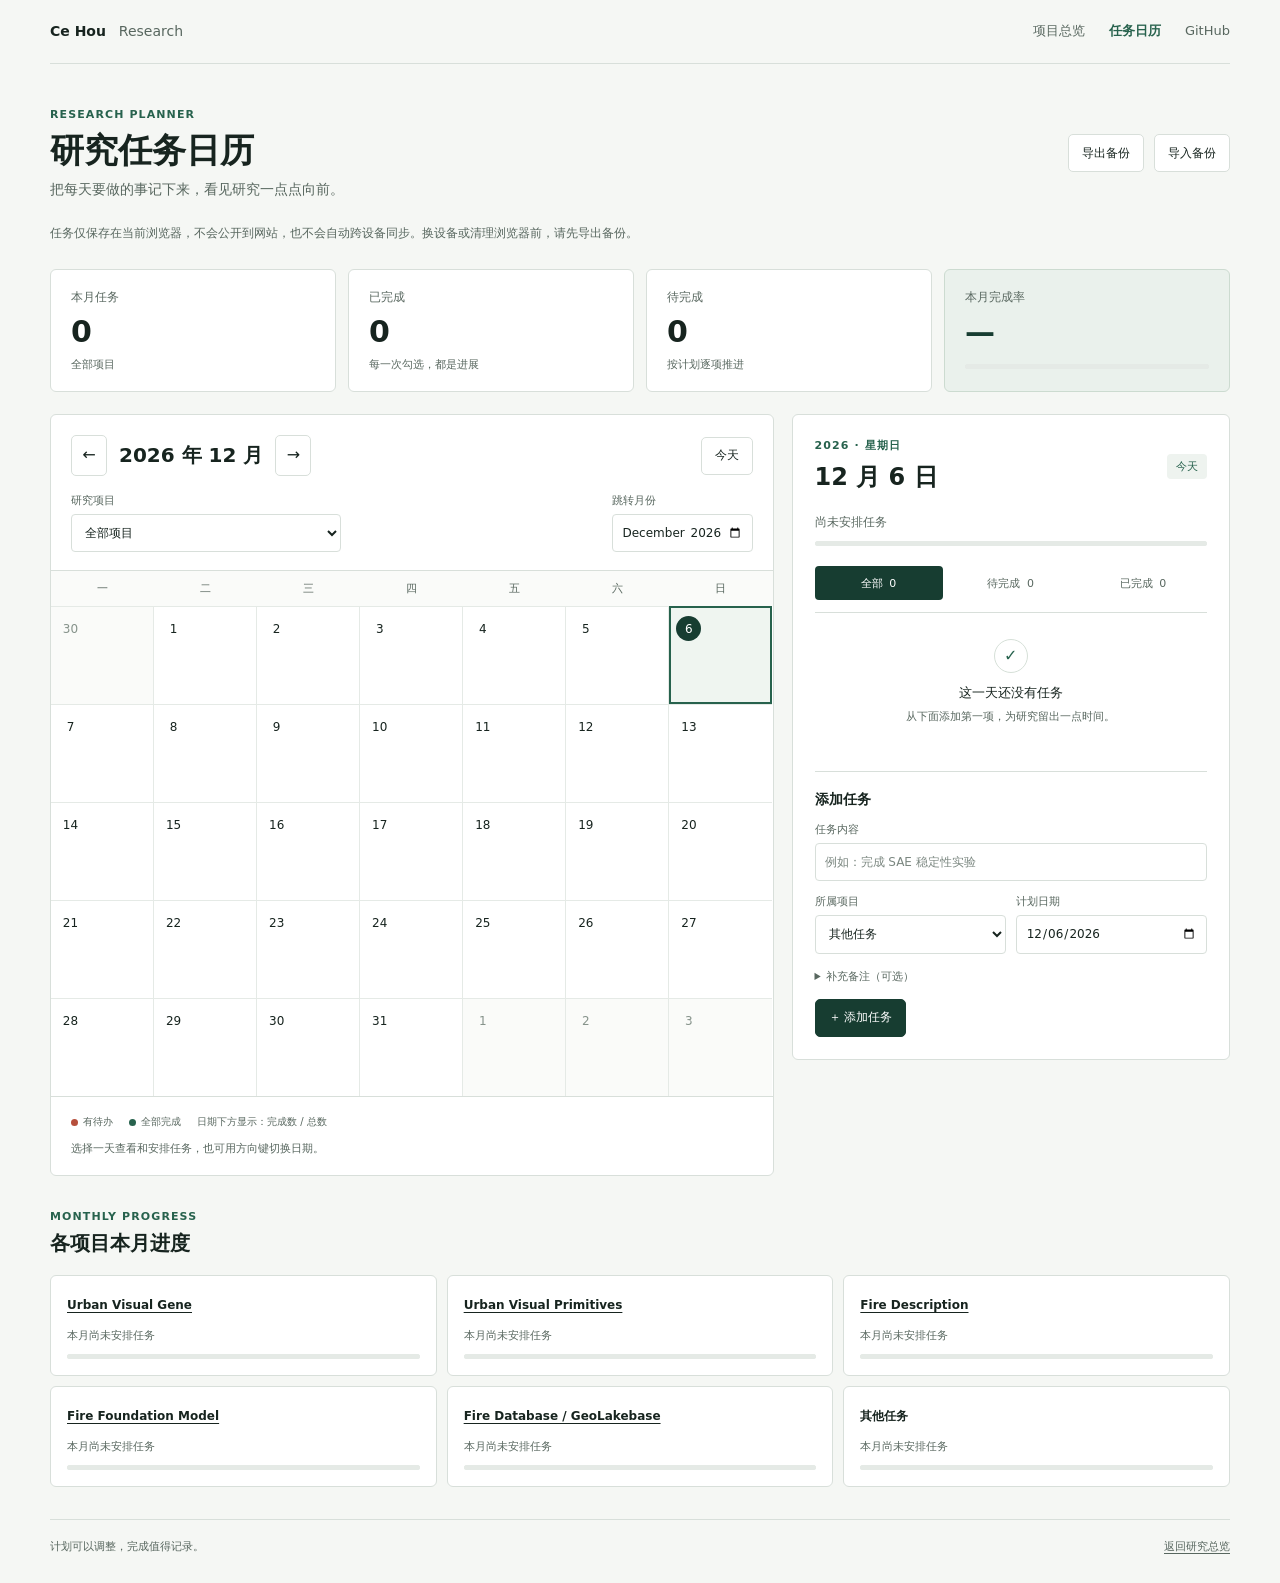
==== calendar.html @ f10139a7 "Add research task calendar with local progress tracking" ====
<!doctype html>
<html lang="zh-CN">
<head>
  <meta charset="utf-8">
  <meta name="viewport" content="width=device-width, initial-scale=1">
  <meta name="description" content="按日期安排研究任务，记录每天的完成情况。">
  <meta name="theme-color" content="#f5f7f4">
  <title>研究任务日历 | Ce Hou</title>
  <link rel="stylesheet" href="site.css">
  <link rel="stylesheet" href="calendar.css">
  <script src="calendar.js" defer></script>
</head>
<body>
  <header class="shell topbar">
    <a class="identity" href="index.html">Ce Hou <span>Research</span></a>
    <nav class="top-links" aria-label="主导航">
      <a href="index.html#projects">项目总览</a>
      <a href="calendar.html" aria-current="page">任务日历</a>
      <a href="https://github.com/CeHouGIS">GitHub</a>
    </nav>
  </header>

  <main class="shell calendar-page">
    <section class="planner-heading" aria-labelledby="page-title">
      <div>
        <p class="eyebrow">Research planner</p>
        <h1 id="page-title">研究任务日历</h1>
        <p class="planner-subtitle">把每天要做的事记下来，看见研究一点点向前。</p>
      </div>
      <div class="planner-actions">
        <button type="button" class="planner-button" id="export-tasks">导出备份</button>
        <button type="button" class="planner-button" id="import-tasks">导入备份</button>
        <input type="file" id="import-file" accept=".json,application/json" hidden>
      </div>
    </section>

    <p class="storage-note">任务仅保存在当前浏览器，不会公开到网站，也不会自动跨设备同步。换设备或清理浏览器前，请先导出备份。</p>
    <p id="planner-error" class="planner-error" role="alert" hidden></p>
    <noscript><p class="planner-error">请启用 JavaScript，以添加任务和查看完成进度。</p></noscript>

    <section class="planner-stats" aria-label="当前月份的任务统计">
      <div class="planner-stat"><span>本月任务</span><strong id="month-total">0</strong><small id="stats-scope">全部项目</small></div>
      <div class="planner-stat"><span>已完成</span><strong id="month-done">0</strong><small>每一次勾选，都是进展</small></div>
      <div class="planner-stat"><span>待完成</span><strong id="month-pending">0</strong><small>按计划逐项推进</small></div>
      <div class="planner-stat completion-stat"><span>本月完成率</span><strong id="month-rate">—</strong><progress id="month-progress" max="100" value="0" aria-label="本月完成率"></progress></div>
    </section>

    <div class="planner-layout">
      <section class="calendar-board" aria-labelledby="month-heading">
        <div class="calendar-toolbar">
          <div class="month-navigation">
            <button type="button" class="planner-button icon-button" id="prev-month" aria-label="上个月">←</button>
            <h2 id="month-heading"></h2>
            <button type="button" class="planner-button icon-button" id="next-month" aria-label="下个月">→</button>
          </div>
          <button type="button" class="planner-button" id="go-today">今天</button>
        </div>
        <div class="calendar-options">
          <label class="project-picker" for="project-filter">研究项目<select id="project-filter"></select></label>
          <label class="month-picker" for="month-picker">跳转月份<input type="month" id="month-picker" min="1900-01" max="2100-12"></label>
        </div>
        <div class="weekdays" aria-hidden="true"><span>一</span><span>二</span><span>三</span><span>四</span><span>五</span><span>六</span><span>日</span></div>
        <div class="calendar-grid" id="calendar-grid" role="group" aria-label="选择任务日期"></div>
        <div class="calendar-legend"><span><i class="legend-dot pending-dot"></i>有待办</span><span><i class="legend-dot done-dot"></i>全部完成</span><span>日期下方显示：完成数 / 总数</span></div>
        <p class="calendar-tip">选择一天查看和安排任务，也可用方向键切换日期。</p>
      </section>

      <section class="agenda-panel" aria-labelledby="day-heading">
        <header class="agenda-heading">
          <div><p class="eyebrow" id="day-weekday"></p><h2 id="day-heading"></h2></div>
          <span class="day-badge" id="day-badge"></span>
        </header>
        <div class="day-progress"><span id="day-progress-text">尚未安排任务</span><progress id="day-progress" max="100" value="0" aria-label="当天完成率"></progress></div>
        <div class="task-filters" role="group" aria-label="按完成状态筛选当天任务">
          <button type="button" data-task-filter="all" aria-pressed="true">全部 <span id="day-all-count">0</span></button>
          <button type="button" data-task-filter="pending" aria-pressed="false">待完成 <span id="day-pending-count">0</span></button>
          <button type="button" data-task-filter="done" aria-pressed="false">已完成 <span id="day-done-count">0</span></button>
        </div>
        <ul id="task-list" class="task-list" aria-label="当天任务"></ul>
        <div id="task-empty" class="task-empty"><span aria-hidden="true">✓</span><p id="empty-title">这一天还没有任务</p><small id="empty-copy">从下面添加第一项，为研究留出一点时间。</small></div>

        <form id="task-form" class="task-form">
          <h3 id="form-heading">添加任务</h3>
          <fieldset id="task-fields">
            <label for="task-title">任务内容<input id="task-title" type="text" maxlength="200" placeholder="例如：完成 SAE 稳定性实验" required autocomplete="off"></label>
            <div class="task-form-row">
              <label for="task-project">所属项目<select id="task-project"></select></label>
              <label for="task-date">计划日期<input id="task-date" type="date" min="1900-01-01" max="2100-12-31" required></label>
            </div>
            <details id="notes-details"><summary>补充备注（可选）</summary><label class="sr-only" for="task-notes">任务备注</label><textarea id="task-notes" rows="3" maxlength="2000" placeholder="记录要点、实验条件或相关链接…"></textarea></details>
            <div class="task-submit-row"><button type="submit" id="save-task" class="planner-button primary-button">＋ 添加任务</button><button type="button" id="cancel-edit" class="planner-button" hidden>取消编辑</button></div>
          </fieldset>
        </form>
      </section>
    </div>

    <section class="project-progress-section" aria-labelledby="project-progress-heading">
      <div><p class="section-kicker">Monthly progress</p><h2 id="project-progress-heading">各项目本月进度</h2></div>
      <div class="project-progress-grid" id="project-progress"></div>
    </section>
    <footer class="footer"><span>计划可以调整，完成值得记录。</span><a href="index.html">返回研究总览</a></footer>
  </main>
  <div id="planner-notice" class="planner-notice" role="status" aria-live="polite" hidden><span id="notice-text"></span><button type="button" id="undo-delete" hidden>撤销</button></div>
</body>
</html>
---- site.css ----
:root {
      color-scheme: light;
      --ink: #17241f;
      --muted: #58675f;
      --line: #d8dfda;
      --paper: #f5f7f4;
      --surface: #fff;
      --green: #27624d;
      --green-dark: #173d31;
      --coral: #b64f3c;
      --gold: #92702c;
      --radius: 6px;
    }

    .detail-page { padding: 42px 0 0; }
    .back-link { display: inline-flex; align-items: center; gap: 7px; color: var(--green); font-size: 12px; font-weight: 650; text-decoration: none; }
    .detail-header { max-width: 820px; padding: 42px 0 30px; }
    .detail-header h1 { max-width: 780px; margin-top: 10px; }
    .detail-lead { max-width: 720px; margin: 15px 0 0; color: var(--muted); font-size: 17px; }
    .detail-meta { display: flex; gap: 26px; flex-wrap: wrap; margin-top: 24px; }
    .meta-item { display: grid; gap: 2px; min-width: 145px; }
    .meta-item strong { font-size: 12px; font-weight: 650; }
    .meta-item span, .meta-item a { color: var(--muted); font-size: 12px; }
    .detail-layout { display: grid; grid-template-columns: minmax(0, 1.45fr) minmax(245px, .8fr); gap: 14px; align-items: start; }
    .detail-section, .side-panel { border: 1px solid var(--line); border-radius: var(--radius); background: var(--surface); }
    .detail-section { padding: 24px; }
    .detail-section + .detail-section { margin-top: 14px; }
    .detail-section h2, .side-panel h2 { margin: 0; font-size: 17px; line-height: 1.3; font-weight: 650; }
    .detail-section h3 { margin: 22px 0 6px; font-size: 14px; }
    .detail-section p { margin: 10px 0 0; color: var(--muted); font-size: 13px; }
    .detail-section ul { display: grid; gap: 9px; margin: 14px 0 0; padding-left: 18px; color: var(--muted); font-size: 13px; }
    .detail-section li::marker { color: var(--coral); }
    .side-panel { padding: 21px; }
    .side-panel + .side-panel { margin-top: 14px; }
    .side-list { display: grid; gap: 12px; margin: 16px 0 0; padding: 0; list-style: none; }
    .side-list li { display: grid; gap: 2px; padding-top: 11px; border-top: 1px solid #e9edea; }
    .side-list li:first-child { padding-top: 0; border-top: 0; }
    .side-list strong { font-size: 12px; font-weight: 650; }
    .side-list span, .side-list a { color: var(--muted); font-size: 12px; }
    .callout { margin-top: 16px; padding: 13px 14px; border-left: 3px solid var(--coral); background: #fbf4f1; color: #6b514a; font-size: 12px; }
    .detail-links { display: flex; flex-wrap: wrap; gap: 11px 16px; margin-top: 18px; font-size: 12px; }
    .detail-links a { color: var(--green); font-weight: 650; }
    .detail-footer { margin-top: 28px; }
    .detail-figure { margin: 0 0 18px; border: 1px solid var(--line); background: #e8eeea; }
    .detail-figure img { display: block; width: 100%; max-height: 320px; object-fit: cover; }
    .detail-figure figcaption { padding: 8px 11px; color: var(--muted); font-size: 10px; }
    @media (max-width: 760px) {
      .detail-page { padding-top: 28px; }
      .detail-header { padding: 32px 0 24px; }
      .detail-lead { font-size: 15px; }
      .detail-layout { grid-template-columns: 1fr; }
      .detail-section { padding: 20px 18px; }
    }

    * { box-sizing: border-box; }
    html { scroll-behavior: smooth; }
    body {
      margin: 0;
      background: var(--paper);
      color: var(--ink);
      font-family: Inter, ui-sans-serif, system-ui, -apple-system, BlinkMacSystemFont, "Segoe UI", sans-serif;
      line-height: 1.55;
    }
    a { color: inherit; text-decoration-thickness: 1px; text-underline-offset: 3px; }
    a:hover { color: var(--green); }
    button { font: inherit; }
    .shell { width: min(1180px, calc(100% - 48px)); margin: 0 auto; }
    .topbar {
      min-height: 64px;
      display: flex;
      justify-content: space-between;
      align-items: center;
      gap: 24px;
      border-bottom: 1px solid var(--line);
    }
    .identity { font-size: 14px; font-weight: 700; text-decoration: none; }
    .identity span { color: var(--muted); font-weight: 500; margin-left: 8px; }
    .top-links { display: flex; gap: 24px; color: var(--muted); font-size: 13px; }
    .top-links a { text-decoration: none; }
    .intro { padding: 54px 0 36px; }
    .eyebrow, .section-kicker, .project-number {
      margin: 0;
      color: var(--green);
      font-size: 11px;
      font-weight: 750;
      text-transform: uppercase;
      letter-spacing: .1em;
    }
    h1 { margin: 9px 0 10px; font-size: 38px; line-height: 1.12; font-weight: 680; }
    .intro-copy { max-width: 720px; margin: 0; color: var(--muted); font-size: 16px; }
    .stats {
      display: flex;
      gap: 34px;
      flex-wrap: wrap;
      padding: 22px 0 0;
    }
    .stat { min-width: 116px; border-left: 2px solid var(--line); padding-left: 11px; }
    .stat strong { display: block; font-size: 20px; line-height: 1.1; font-weight: 650; }
    .stat span { display: block; margin-top: 4px; color: var(--muted); font-size: 12px; }
    .control-row {
      display: flex;
      justify-content: space-between;
      align-items: center;
      gap: 18px;
      margin: 6px 0 18px;
    }
    .section-title { margin: 0; font-size: 21px; font-weight: 650; }
    .filters {
      display: inline-flex;
      padding: 3px;
      border: 1px solid var(--line);
      border-radius: var(--radius);
      background: var(--surface);
    }
    .filters button {
      min-height: 34px;
      padding: 0 12px;
      border: 0;
      border-radius: 4px;
      background: transparent;
      color: var(--muted);
      cursor: pointer;
      font-size: 12px;
    }
    .filters button[aria-pressed="true"] { background: var(--green-dark); color: white; }
    .project-grid { display: grid; grid-template-columns: repeat(2, minmax(0, 1fr)); gap: 14px; }
    .project-card {
      min-width: 0;
      overflow: hidden;
      border: 1px solid var(--line);
      border-radius: var(--radius);
      background: var(--surface);
    }
    .project-card[hidden] { display: none; }
    .card-body { padding: 20px 21px 18px; }
    .card-heading { display: flex; justify-content: space-between; gap: 18px; align-items: flex-start; }
    .project-number { color: var(--muted); }
    h3 { margin: 4px 0 0; font-size: 21px; line-height: 1.25; font-weight: 650; }
    .status { display: flex; align-items: center; gap: 7px; color: var(--muted); font-size: 11px; white-space: nowrap; }
    .status::before { content: ""; width: 7px; height: 7px; flex: 0 0 7px; border-radius: 50%; background: var(--gold); }
    .status.complete::before { background: var(--green); }
    .status.active::before { background: var(--coral); }
    .description { margin: 14px 0 0; color: var(--muted); font-size: 13px; }
    .detail-list { display: grid; gap: 8px; margin: 15px 0 0; padding: 0; list-style: none; }
    .detail-list li { display: grid; grid-template-columns: 72px minmax(0, 1fr); gap: 9px; font-size: 12px; }
    .detail-list strong { color: var(--ink); font-weight: 650; }
    .detail-list span { color: var(--muted); }
    .card-footer { display: flex; flex-wrap: wrap; gap: 15px; padding-top: 15px; margin-top: 16px; border-top: 1px solid #e9edea; font-size: 12px; }
    .card-footer a { color: var(--green); font-weight: 650; }
    .visual { margin: 0; border-bottom: 1px solid var(--line); background: #e8eeea; }
    .visual img { display: block; width: 100%; height: 182px; object-fit: cover; }
    .visual figcaption { padding: 7px 12px; color: var(--muted); font-size: 10px; }
    .wide { grid-column: 1 / -1; }
    .wide .card-body { padding: 22px 24px; }
    .wide .detail-list { grid-template-columns: repeat(2, minmax(0, 1fr)); column-gap: 28px; }
    .note {
      margin: 16px 0 0;
      padding: 12px 14px;
      border-left: 3px solid var(--coral);
      background: #fbf4f1;
      color: #6b514a;
      font-size: 12px;
    }
    .footer {
      display: flex;
      justify-content: space-between;
      gap: 20px;
      margin-top: 32px;
      padding: 18px 0 28px;
      border-top: 1px solid var(--line);
      color: var(--muted);
      font-size: 11px;
    }
    @media (max-width: 760px) {
      .shell { width: min(100% - 32px, 620px); }
      .topbar { min-height: 58px; }
      .top-links { gap: 14px; font-size: 12px; }
      .intro { padding: 38px 0 28px; }
      h1 { max-width: 520px; font-size: 32px; }
      .intro-copy { font-size: 14px; }
      .stats { gap: 18px; }
      .stat { min-width: 95px; }
      .control-row { align-items: flex-start; flex-direction: column; }
      .project-grid { grid-template-columns: 1fr; }
      .wide { grid-column: auto; }
      .wide .detail-list { grid-template-columns: 1fr; }
    }
    @media (max-width: 420px) {
      .shell { width: calc(100% - 24px); }
      .top-links { gap: 10px; }
      .identity span { display: none; }
      h1 { font-size: 28px; }
      .filters { width: 100%; }
      .filters button { flex: 1; padding: 0 6px; }
      .card-body, .wide .card-body { padding: 17px 15px; }
      .card-heading { gap: 8px; }
      h3 { font-size: 19px; }
      .detail-list li { grid-template-columns: 64px minmax(0, 1fr); }
      .visual img { height: 155px; }
      .footer { flex-direction: column; gap: 5px; }
    }
---- calendar.css ----
.planner-entry { display: flex; align-items: center; justify-content: space-between; gap: 20px; margin: 0 0 32px; padding: 20px 24px; border: 1px solid var(--line); border-left: 3px solid var(--green); border-radius: var(--radius); background: white; }
.planner-entry h2 { margin: 3px 0 4px; font-size: 19px; }
.planner-entry p { margin: 0; color: var(--muted); font-size: 13px; }
.planner-entry > a { flex-shrink: 0; padding: 10px 15px; border-radius: 4px; background: var(--green-dark); color: white; text-decoration: none; font-size: 13px; }
.calendar-page { padding-top: 42px; }
.calendar-page [hidden], .planner-notice[hidden] { display: none !important; }
.calendar-page button, .planner-notice button { cursor: pointer; }
.calendar-page :focus-visible, .planner-notice :focus-visible { outline: 3px solid #b64f3c; outline-offset: 3px; }
.top-links [aria-current="page"] { color: var(--green); font-weight: 700; }
.planner-heading, .planner-actions, .calendar-toolbar, .month-navigation, .agenda-heading, .task-submit-row { display: flex; align-items: center; gap: 10px; }
.planner-heading, .calendar-toolbar, .agenda-heading { justify-content: space-between; }
.planner-heading h1 { font-size: 34px; margin-top: 8px; }
.planner-subtitle { margin: 10px 0 0; color: var(--muted); font-size: 14px; }
.planner-button { min-height: 38px; padding: 8px 13px; border: 1px solid var(--line); border-radius: 5px; background: white; color: var(--ink); font-size: 12px; line-height: 1.4; }
.planner-button:hover { background: #edf3ee; border-color: #b3c8bc; }
.planner-button:disabled, .calendar-page fieldset:disabled { opacity: .5; cursor: not-allowed; }
.primary-button { border-color: var(--green-dark); background: var(--green-dark); color: white; }
.primary-button:hover { background: var(--green); color: white; }
.icon-button { min-width: 36px; padding: 8px; font-size: 16px; }
.storage-note { margin: 22px 0; color: var(--muted); font-size: 12px; line-height: 1.7; }
.planner-error { padding: 12px 16px; border: 1px solid #e3b9ab; border-radius: 5px; background: #fbf1ec; color: #863f31; font-size: 13px; }
.planner-stats { display: grid; grid-template-columns: repeat(4, minmax(0, 1fr)); gap: 12px; margin: 26px 0 22px; }
.planner-stat { display: grid; align-content: start; gap: 6px; padding: 18px 20px; border: 1px solid var(--line); border-radius: var(--radius); background: white; }
.planner-stat > span { color: var(--muted); font-size: 12px; }
.planner-stat > strong { font-size: 30px; line-height: 1.25; font-weight: 650; font-variant-numeric: tabular-nums; }
.planner-stat > small { color: var(--muted); font-size: 11px; }
.completion-stat { background: #eaf1ec; border-color: #ccdbd0; }
.completion-stat > strong { color: var(--green-dark); }
.calendar-page progress { display: block; width: 100%; height: 5px; border: 0; border-radius: 3px; overflow: hidden; background: #e5eae6; accent-color: var(--green); }
.calendar-page progress::-webkit-progress-bar { background: #e5eae6; border-radius: 3px; }
.calendar-page progress::-webkit-progress-value { background: var(--green); border-radius: 3px; }
.calendar-page progress::-moz-progress-bar { background: var(--green); }
.completion-stat progress { margin-top: 8px; }
.planner-layout { display: grid; grid-template-columns: minmax(0, 1.65fr) minmax(320px, 1fr); gap: 18px; align-items: start; }
.calendar-board, .agenda-panel { min-width: 0; border: 1px solid var(--line); border-radius: var(--radius); background: white; }
.calendar-toolbar { padding: 20px 20px 16px; }
.month-navigation { gap: 12px; }
.month-navigation h2 { min-width: 118px; margin: 0; font-size: 20px; text-align: center; font-weight: 650; }
.calendar-options { display: flex; flex-wrap: wrap; gap: 12px; justify-content: space-between; padding: 0 20px 18px; }
.calendar-page label { color: var(--muted); font-size: 11px; }
.project-picker, .month-picker { display: grid; gap: 5px; }
.project-picker { flex: 1; max-width: 270px; min-width: 0; }
.month-picker { max-width: 165px; }
.calendar-page input, .calendar-page select, .calendar-page textarea { min-width: 0; width: 100%; min-height: 38px; padding: 8px 9px; border: 1px solid var(--line); border-radius: 4px; background: white; color: var(--ink); font: inherit; font-size: 12px; }
.calendar-page input::placeholder, .calendar-page textarea::placeholder { color: #7b8780; }
.calendar-page textarea { resize: vertical; }
.weekdays, .calendar-grid { display: grid; grid-template-columns: repeat(7, minmax(0, 1fr)); }
.weekdays { padding: 9px 0; border-top: 1px solid var(--line); background: #fafbf9; color: var(--muted); text-align: center; font-size: 11px; }
.calendar-day { display: flex; flex-direction: column; position: relative; gap: 5px; min-width: 0; min-height: 98px; padding: 9px 7px 7px; border: 0; border-top: 1px solid #e5eae6; border-right: 1px solid #e5eae6; background: white; color: var(--ink); text-align: left; font-size: 12px; }
.calendar-day:nth-child(7n) { border-right: 0; }
.calendar-day:hover { background: #f0f5f1; }
.calendar-day.outside-month { background: #fafbf9; color: #86938b; }
.calendar-day.has-tasks { background: #fbf7f2; }
.calendar-day.all-done { background: #edf5ef; }
.calendar-day[aria-pressed="true"] { z-index: 1; outline: 2px solid var(--green); outline-offset: -2px; background: #eff5f0; }
.calendar-day:focus-visible { z-index: 2; outline-offset: -3px; }
.day-number { display: flex; align-items: center; justify-content: center; align-self: flex-start; width: 25px; height: 25px; border-radius: 50%; font-variant-numeric: tabular-nums; }
.calendar-day[aria-current="date"] .day-number { background: var(--green-dark); color: white; }
.day-count { color: #8a5438; font-size: 10px; font-variant-numeric: tabular-nums; }
.all-done .day-count { color: var(--green); }
.day-preview { display: block; width: 100%; overflow: hidden; text-overflow: ellipsis; white-space: nowrap; color: var(--muted); font-size: 10px; }
.day-mini-progress { display: block; height: 3px; margin-top: auto; border-radius: 2px; background: #eadfd0; overflow: hidden; }
.day-mini-progress > span { display: block; height: 100%; background: var(--green); }
.calendar-legend { display: flex; flex-wrap: wrap; gap: 9px 16px; padding: 17px 20px 5px; border-top: 1px solid var(--line); color: var(--muted); font-size: 10px; }
.calendar-legend > span { display: inline-flex; align-items: center; gap: 5px; }
.legend-dot { width: 7px; height: 7px; border-radius: 50%; }
.pending-dot { background: var(--coral); }
.done-dot { background: var(--green); }
.calendar-tip { margin: 5px 20px 18px; color: var(--muted); font-size: 11px; }
.agenda-panel { padding: 22px; }
.agenda-heading h2 { margin: 5px 0 0; font-size: 24px; font-weight: 650; }
.day-badge { padding: 4px 9px; border-radius: 4px; background: #eef3ef; color: var(--green); font-size: 11px; }
.day-progress { display: grid; gap: 10px; margin: 16px 0 20px; color: var(--muted); font-size: 12px; }
.task-filters { display: flex; gap: 4px; padding-bottom: 12px; border-bottom: 1px solid var(--line); }
.task-filters button { min-height: 34px; flex: 1; padding: 6px 5px; border: 0; border-radius: 4px; background: transparent; color: var(--muted); font-size: 11px; }
.task-filters button[aria-pressed="true"] { background: var(--green-dark); color: white; }
.task-filters span { margin-left: 3px; font-variant-numeric: tabular-nums; }
.task-list { display: grid; gap: 0; padding: 0; margin: 0; list-style: none; }
.task-item { padding: 16px 0 13px; border-bottom: 1px solid #e8ede8; }
.task-main { display: flex; align-items: flex-start; gap: 10px; }
.calendar-page .task-checkbox { flex: 0 0 18px; width: 18px; min-height: 18px; height: 18px; margin: 3px 0 0; accent-color: var(--green); cursor: pointer; }
.task-content { min-width: 0; flex: 1; }
.calendar-page .task-title { display: block; margin: 0; color: var(--ink); font-size: 13px; font-weight: 550; overflow-wrap: anywhere; white-space: pre-wrap; cursor: pointer; }
.task-item.is-done .task-title { text-decoration: line-through; color: #7e8a82; }
.task-notes { margin: 7px 0 0; font-size: 11px; color: var(--muted); white-space: pre-wrap; overflow-wrap: anywhere; }
.task-meta { display: flex; flex-wrap: wrap; align-items: center; justify-content: space-between; gap: 6px; margin: 9px 0 0 28px; font-size: 10px; }
.project-tag { max-width: 100%; padding: 2px 6px; border-radius: 3px; background: #eef2ee; color: var(--green-dark); overflow-wrap: anywhere; }
.project-tag[data-project^="fire"] { color: #8b4b37; background: #f7efea; }
.task-actions { display: flex; gap: 11px; }
.task-actions button { padding: 4px 0; border: 0; background: transparent; color: var(--muted); font-size: 10px; }
.task-actions button:hover { color: var(--green); text-decoration: underline; }
.task-actions .delete-task:hover { color: var(--coral); }
.task-empty { padding: 26px 4px; text-align: center; }
.task-empty > span { display: inline-grid; place-items: center; width: 34px; height: 34px; border: 1px solid #d6e0d8; border-radius: 50%; color: var(--green); }
.task-empty p { margin: 10px 0 5px; font-size: 13px; }
.task-empty small { display: block; color: var(--muted); font-size: 11px; }
.task-form { margin-top: 20px; padding-top: 19px; border-top: 1px solid var(--line); }
.task-form h3 { margin: 0 0 12px; font-size: 14px; }
.task-form fieldset { display: grid; gap: 12px; padding: 0; margin: 0; border: 0; min-width: 0; }
.task-form label { display: grid; gap: 5px; min-width: 0; }
.task-form-row { display: grid; grid-template-columns: minmax(0, 1fr) minmax(0, 1fr); gap: 10px; }
.task-form details { font-size: 11px; color: var(--muted); }
.task-form summary { cursor: pointer; padding: 2px 0; }
.task-form textarea { margin-top: 8px; }
.task-submit-row { flex-wrap: wrap; }
.project-progress-section { margin-top: 32px; }
.project-progress-section h2 { margin: 3px 0 16px; font-size: 20px; font-weight: 650; }
.project-progress-grid { display: grid; grid-template-columns: repeat(3, minmax(0, 1fr)); gap: 10px; }
.project-progress-card { padding: 16px; border: 1px solid var(--line); border-radius: var(--radius); background: white; }
.project-progress-card a, .project-progress-card > span { font-size: 12px; font-weight: 650; }
.project-progress-card p { margin: 10px 0; font-size: 11px; color: var(--muted); }
.project-progress-card.is-filtered { border-color: var(--green); }
.planner-notice { display: flex; align-items: center; gap: 16px; position: fixed; z-index: 10; bottom: 24px; left: 50%; transform: translateX(-50%); width: max-content; max-width: calc(100% - 32px); padding: 13px 20px; border: 1px solid #334f40; border-radius: 6px; background: var(--green-dark); color: white; box-shadow: 0 6px 22px #17241f1a; font-size: 13px; }
.planner-notice button { flex-shrink: 0; border: 0; background: transparent; color: #d4eac5; text-decoration: underline; font-size: 13px; }
.sr-only { position: absolute; width: 1px; height: 1px; padding: 0; margin: -1px; overflow: hidden; clip: rect(0, 0, 0, 0); white-space: nowrap; border: 0; }
@media (max-width: 1000px) {
  .planner-layout { grid-template-columns: minmax(0, 1fr) minmax(310px, .85fr); gap: 12px; }
  .calendar-toolbar, .calendar-options { padding-left: 14px; padding-right: 14px; }
  .month-navigation { gap: 5px; }
  .agenda-panel { padding: 18px; }
  .day-preview { display: none; }
  .calendar-day { min-height: 85px; }
}
@media (max-width: 760px) {
  .planner-entry { padding: 18px; align-items: flex-start; }
  .calendar-page { padding-top: 30px; }
  .planner-heading { align-items: flex-start; flex-direction: column; gap: 18px; }
  .planner-heading h1 { font-size: 29px; }
  .planner-stats { grid-template-columns: repeat(2, minmax(0, 1fr)); gap: 9px; margin-top: 20px; }
  .planner-stat { padding: 14px 16px; }
  .planner-stat > strong { font-size: 26px; }
  .planner-layout { grid-template-columns: 1fr; gap: 18px; }
  .calendar-day { min-height: 76px; gap: 5px; }
  .project-progress-grid { grid-template-columns: repeat(2, minmax(0, 1fr)); }
}
@media (max-width: 420px) {
  .planner-entry { flex-direction: column; gap: 14px; }
  .calendar-page .top-links { gap: 10px; }
  .calendar-toolbar { padding-top: 15px; }
  .month-navigation h2 { min-width: 105px; font-size: 18px; }
  .calendar-day { min-height: 72px; padding: 6px 4px; }
  .calendar-options { gap: 8px; }
  .project-picker { flex-basis: 165px; }
  .month-picker { max-width: 132px; }
  .agenda-panel { padding: 18px 16px; }
  .project-progress-grid { grid-template-columns: 1fr; }
}
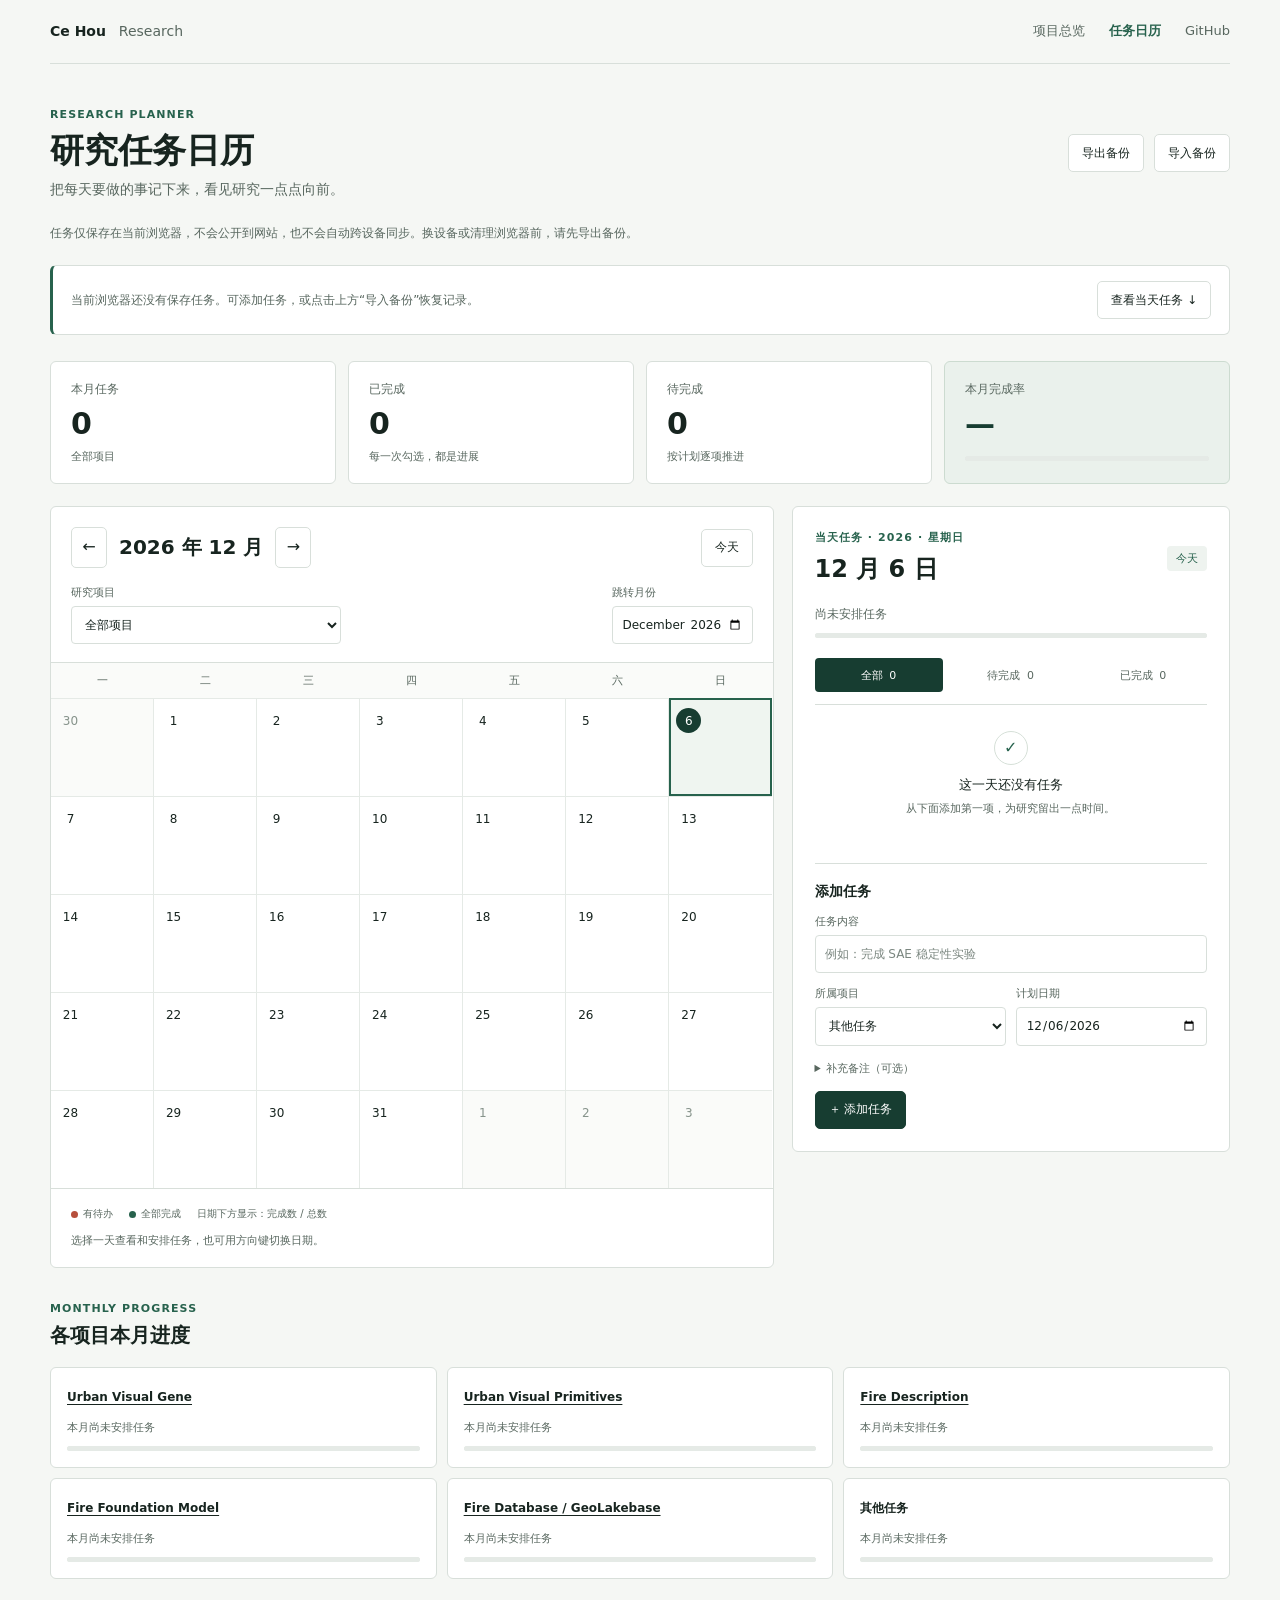
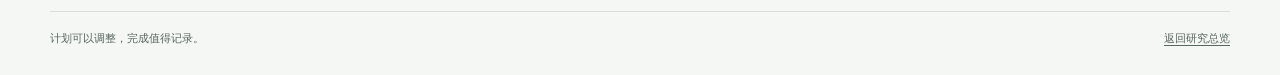
==== commit a1b94bba: "Clarify saved tasks and add calendar recovery navigation" ====
--- a/calendar.html
+++ b/calendar.html
@@ -7,8 +7,8 @@
   <meta name="theme-color" content="#f5f7f4">
   <title>研究任务日历 | Ce Hou</title>
   <link rel="stylesheet" href="site.css">
-  <link rel="stylesheet" href="calendar.css">
-  <script src="calendar.js" defer></script>
+  <link rel="stylesheet" href="calendar.css?v=3">
+  <script src="calendar.js?v=3" defer></script>
 </head>
 <body>
   <header class="shell topbar">
@@ -36,7 +36,17 @@
 
     <p class="storage-note">任务仅保存在当前浏览器，不会公开到网站，也不会自动跨设备同步。换设备或清理浏览器前，请先导出备份。</p>
     <p id="planner-error" class="planner-error" role="alert" hidden></p>
+    <p id="planner-import-result" class="storage-note" role="status" hidden></p>
     <noscript><p class="planner-error">请启用 JavaScript，以添加任务和查看完成进度。</p></noscript>
+
+    <section class="task-visibility" aria-label="任务保存情况">
+      <p id="saved-task-summary" role="status">正在读取当前浏览器中的任务…</p>
+      <div class="visibility-actions">
+        <button type="button" class="planner-button" id="show-day-tasks">查看当天任务 ↓</button>
+        <button type="button" class="planner-button" id="show-all-projects" hidden>显示全部项目</button>
+        <button type="button" class="planner-button" id="show-nearest-tasks" hidden>查看最近的任务</button>
+      </div>
+    </section>
 
     <section class="planner-stats" aria-label="当前月份的任务统计">
       <div class="planner-stat"><span>本月任务</span><strong id="month-total">0</strong><small id="stats-scope">全部项目</small></div>
@@ -46,26 +56,7 @@
     </section>
 
     <div class="planner-layout">
-      <section class="calendar-board" aria-labelledby="month-heading">
-        <div class="calendar-toolbar">
-          <div class="month-navigation">
-            <button type="button" class="planner-button icon-button" id="prev-month" aria-label="上个月">←</button>
-            <h2 id="month-heading"></h2>
-            <button type="button" class="planner-button icon-button" id="next-month" aria-label="下个月">→</button>
-          </div>
-          <button type="button" class="planner-button" id="go-today">今天</button>
-        </div>
-        <div class="calendar-options">
-          <label class="project-picker" for="project-filter">研究项目<select id="project-filter"></select></label>
-          <label class="month-picker" for="month-picker">跳转月份<input type="month" id="month-picker" min="1900-01" max="2100-12"></label>
-        </div>
-        <div class="weekdays" aria-hidden="true"><span>一</span><span>二</span><span>三</span><span>四</span><span>五</span><span>六</span><span>日</span></div>
-        <div class="calendar-grid" id="calendar-grid" role="group" aria-label="选择任务日期"></div>
-        <div class="calendar-legend"><span><i class="legend-dot pending-dot"></i>有待办</span><span><i class="legend-dot done-dot"></i>全部完成</span><span>日期下方显示：完成数 / 总数</span></div>
-        <p class="calendar-tip">选择一天查看和安排任务，也可用方向键切换日期。</p>
-      </section>
-
-      <section class="agenda-panel" aria-labelledby="day-heading">
+      <section class="agenda-panel" id="day-tasks" aria-labelledby="day-heading" tabindex="-1">
         <header class="agenda-heading">
           <div><p class="eyebrow" id="day-weekday"></p><h2 id="day-heading"></h2></div>
           <span class="day-badge" id="day-badge"></span>
@@ -92,6 +83,25 @@
           </fieldset>
         </form>
       </section>
+
+      <section class="calendar-board" aria-labelledby="month-heading">
+        <div class="calendar-toolbar">
+          <div class="month-navigation">
+            <button type="button" class="planner-button icon-button" id="prev-month" aria-label="上个月">←</button>
+            <h2 id="month-heading"></h2>
+            <button type="button" class="planner-button icon-button" id="next-month" aria-label="下个月">→</button>
+          </div>
+          <button type="button" class="planner-button" id="go-today">今天</button>
+        </div>
+        <div class="calendar-options">
+          <label class="project-picker" for="project-filter">研究项目<select id="project-filter"></select></label>
+          <label class="month-picker" for="month-picker">跳转月份<input type="month" id="month-picker" min="1900-01" max="2100-12"></label>
+        </div>
+        <div class="weekdays" aria-hidden="true"><span>一</span><span>二</span><span>三</span><span>四</span><span>五</span><span>六</span><span>日</span></div>
+        <div class="calendar-grid" id="calendar-grid" role="group" aria-label="选择任务日期"></div>
+        <div class="calendar-legend"><span><i class="legend-dot pending-dot"></i>有待办</span><span><i class="legend-dot done-dot"></i>全部完成</span><span>日期下方显示：完成数 / 总数</span></div>
+        <p class="calendar-tip">选择一天查看和安排任务，也可用方向键切换日期。</p>
+      </section>
     </div>
 
     <section class="project-progress-section" aria-labelledby="project-progress-heading">
--- a/calendar.css
+++ b/calendar.css
@@ -18,6 +18,9 @@
 .primary-button:hover { background: var(--green); color: white; }
 .icon-button { min-width: 36px; padding: 8px; font-size: 16px; }
 .storage-note { margin: 22px 0; color: var(--muted); font-size: 12px; line-height: 1.7; }
+.task-visibility { display: flex; flex-wrap: wrap; align-items: center; justify-content: space-between; gap: 12px; padding: 15px 18px; border: 1px solid var(--line); border-left: 3px solid var(--green); border-radius: var(--radius); background: white; }
+.task-visibility p { flex: 1 1 260px; margin: 0; color: var(--muted); font-size: 12px; }
+.visibility-actions { display: flex; flex-wrap: wrap; gap: 8px; }
 .planner-error { padding: 12px 16px; border: 1px solid #e3b9ab; border-radius: 5px; background: #fbf1ec; color: #863f31; font-size: 13px; }
 .planner-stats { display: grid; grid-template-columns: repeat(4, minmax(0, 1fr)); gap: 12px; margin: 26px 0 22px; }
 .planner-stat { display: grid; align-content: start; gap: 6px; padding: 18px 20px; border: 1px solid var(--line); border-radius: var(--radius); background: white; }
@@ -31,7 +34,9 @@
 .calendar-page progress::-webkit-progress-value { background: var(--green); border-radius: 3px; }
 .calendar-page progress::-moz-progress-bar { background: var(--green); }
 .completion-stat progress { margin-top: 8px; }
-.planner-layout { display: grid; grid-template-columns: minmax(0, 1.65fr) minmax(320px, 1fr); gap: 18px; align-items: start; }
+.planner-layout { display: grid; grid-template-columns: minmax(0, 1.65fr) minmax(320px, 1fr); grid-template-areas: "calendar agenda"; gap: 18px; align-items: start; }
+.calendar-board { grid-area: calendar; }
+.agenda-panel { grid-area: agenda; scroll-margin-top: 20px; }
 .calendar-board, .agenda-panel { min-width: 0; border: 1px solid var(--line); border-radius: var(--radius); background: white; }
 .calendar-toolbar { padding: 20px 20px 16px; }
 .month-navigation { gap: 12px; }
@@ -129,7 +134,7 @@
   .planner-stats { grid-template-columns: repeat(2, minmax(0, 1fr)); gap: 9px; margin-top: 20px; }
   .planner-stat { padding: 14px 16px; }
   .planner-stat > strong { font-size: 26px; }
-  .planner-layout { grid-template-columns: 1fr; gap: 18px; }
+  .planner-layout { grid-template-columns: 1fr; grid-template-areas: "agenda" "calendar"; gap: 18px; }
   .calendar-day { min-height: 76px; gap: 5px; }
   .project-progress-grid { grid-template-columns: repeat(2, minmax(0, 1fr)); }
 }
